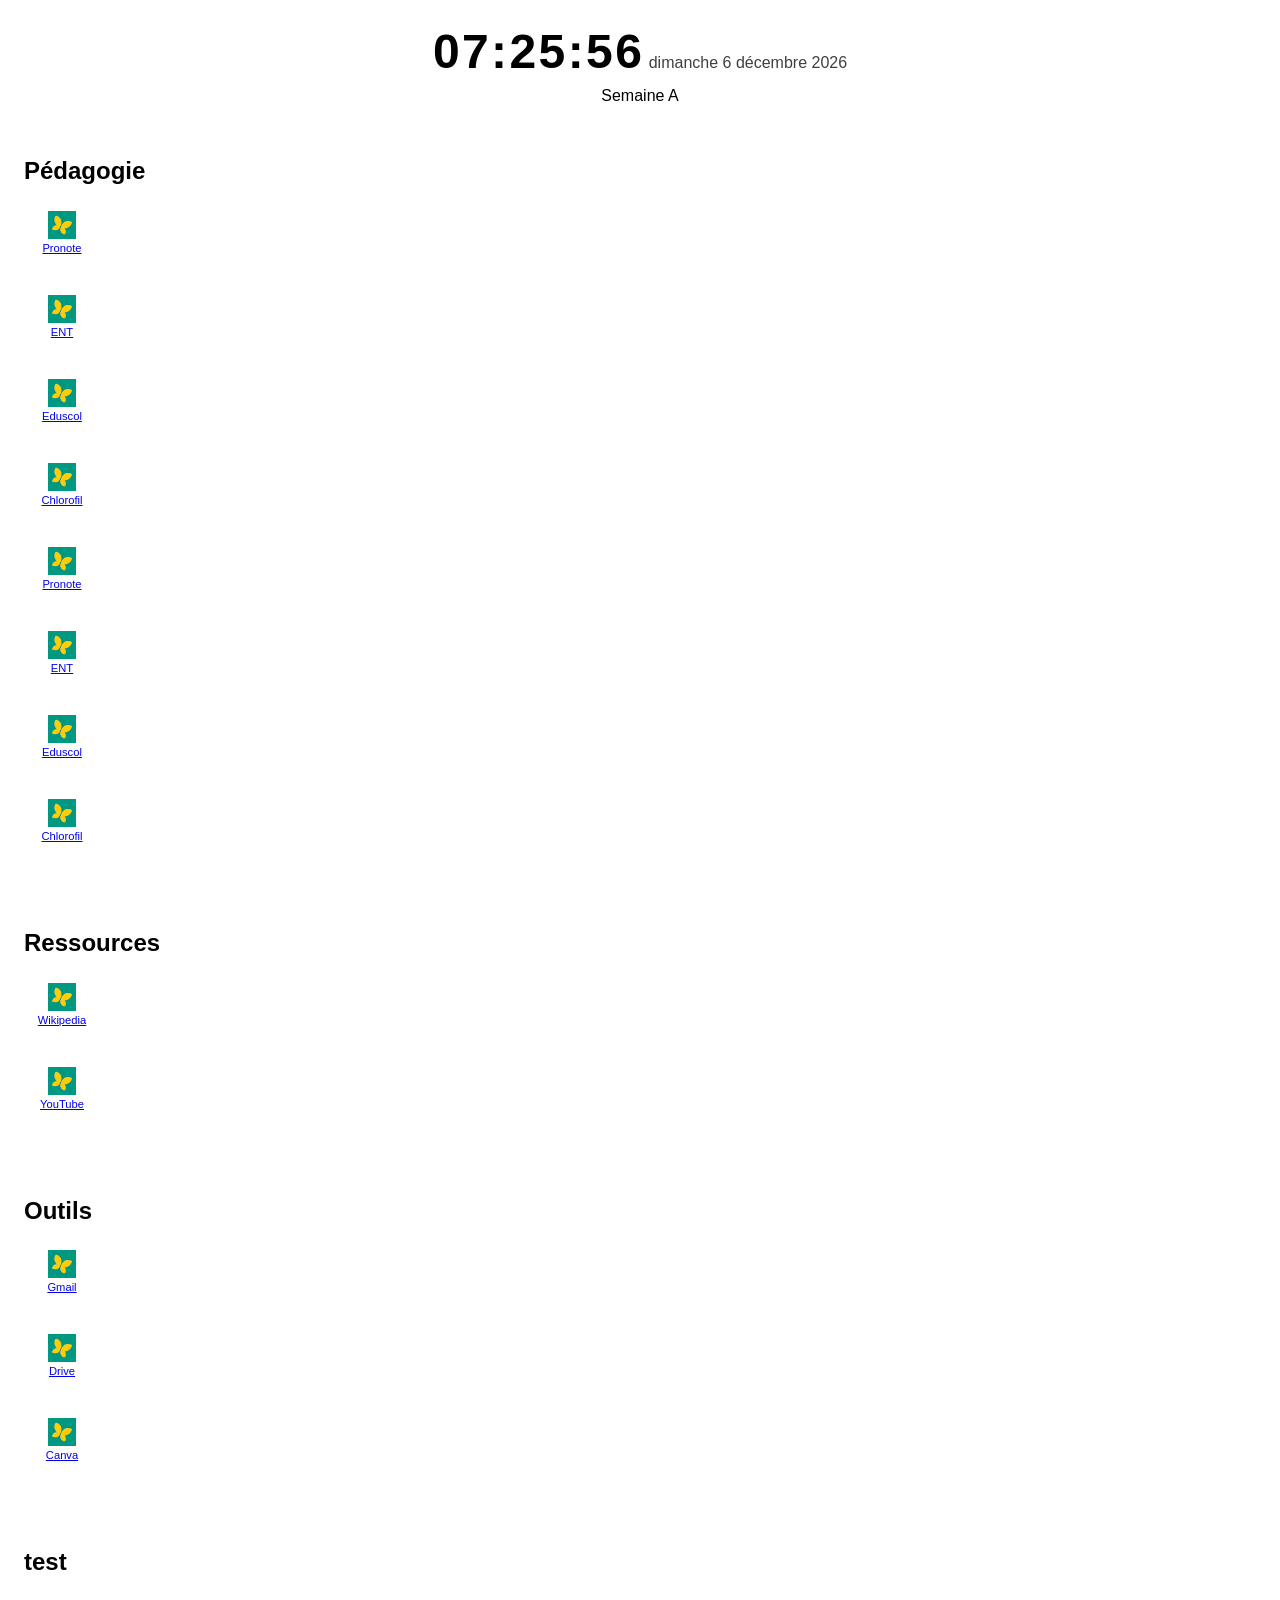
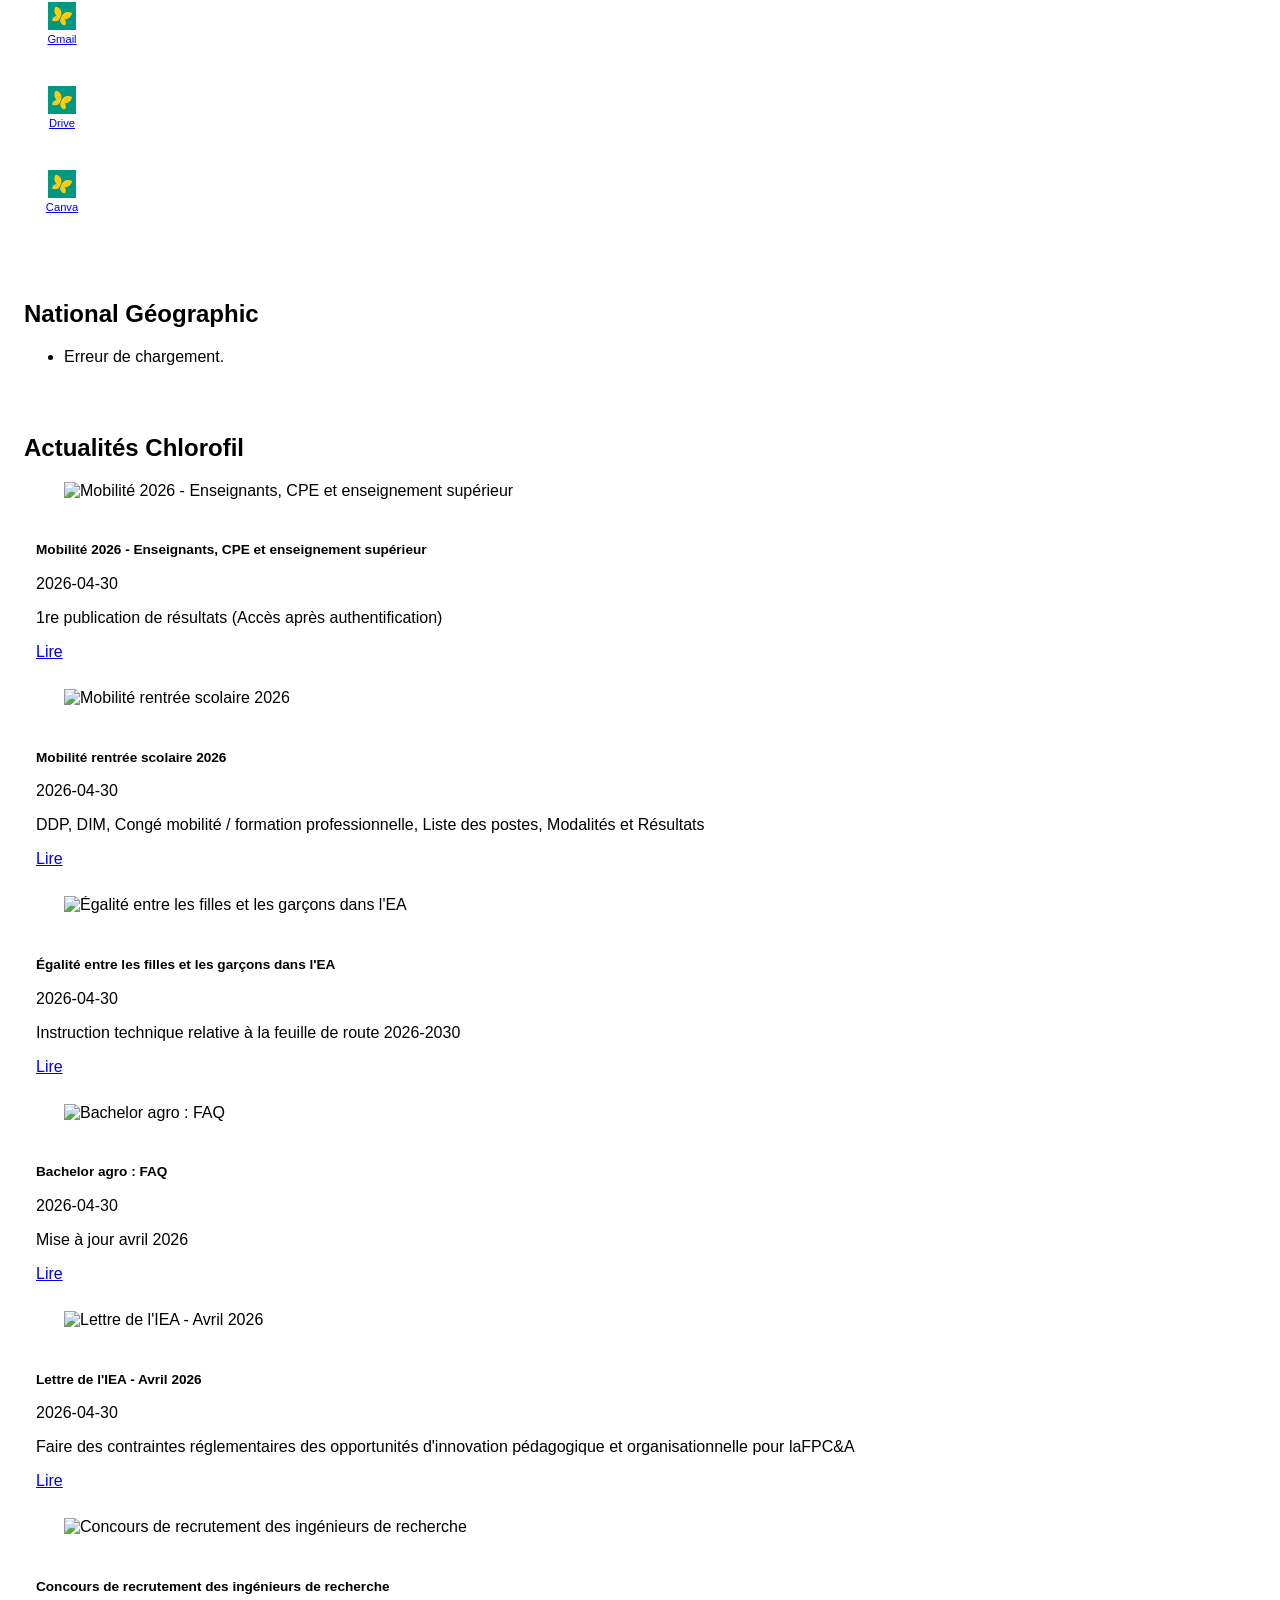
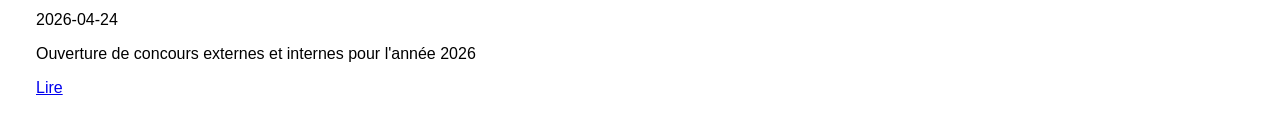
==== index.html @ 3a0d868e "Update" ====
<!DOCTYPE html>
<html lang="fr" data-theme="light">
<head>
  <meta charset="UTF-8">
  <meta name="viewport" content="width=device-width, initial-scale=1.0">
  <title>Dashboard</title>
  <link href="https://cdn.jsdelivr.net/npm/daisyui@4/dist/full.min.css" rel="stylesheet">
  <script src="https://cdn.tailwindcss.com"></script>
  <link rel="stylesheet" href="style.css">
</head>
<body class="min-h-screen bg-base-200 p-4">

  <div class="grid gap-4" id="grid-principal">

    <!-- Date/Heure : injecté dynamiquement avec les zones -->
    <div class="card bg-base-100 shadow-md" id="bloc-datetime">
      <div class="card-body items-center text-center p-4">
        <span class="text-5xl font-bold tabular-nums" id="heure"></span>
        <span class="text-base mt-1" id="date"></span>
        <div class="badge badge-primary text-base px-4 py-3 mt-2" id="semaine"></div>
      </div>
    </div>

    <!-- Les blocs de zones sont injectés ici par JS -->

    <!-- Chlorofil : pleine largeur, toujours en dernier -->
    <div class="card bg-base-100 shadow-md" id="bloc-chlorofil">
      <div class="card-body p-4">
        <h2 class="card-title text-base mb-2">Actualités Chlorofil</h2>
        <div class="grid grid-cols-2 md:grid-cols-3 gap-3" id="chlorofil"></div>
      </div>
    </div>

  </div>

  <!-- Flux RSS : injectés dynamiquement par JS -->
    <div id="blocs-rss"></div>


  <script src="script.js"></script>
</body>
</html>
---- style.css ----
/* ─── GÉNÉRAL ─────────────────────────────────────────────── */

body {
  font-family: 'Segoe UI', sans-serif;
}

/* ─── FAVORIS ─────────────────────────────────────────────── */

.favori-btn {
  display: flex;
  flex-direction: column;
  align-items: center;
  gap: 3px;
  font-size: 0.7rem;
  width: 68px;
  padding: 6px 4px;
  text-align: center;
  white-space: normal;
  line-height: 1.2;
  overflow: hidden;
  word-break: break-word;
  height: 72px;
  justify-content: flex-start;
  border-radius: 12px;
  background: transparent;
  border: none;
  cursor: pointer;
  transition: background 0.2s;
}

.favori-btn:hover {
  background: oklch(var(--b2));
}

.favori-btn span {
  display: -webkit-box;
  -webkit-line-clamp: 2;
  -webkit-box-orient: vertical;
  overflow: hidden;
  width: 100%;
}

.favori-btn img {
  width: 28px;
  height: 28px;
  object-fit: contain;
  flex-shrink: 0;
}

/* ─── DATE / HEURE ────────────────────────────────────────── */

#bloc-datetime {
  text-align: center;
}

#heure {
  font-size: 3rem;
  font-weight: bold;
  font-variant-numeric: tabular-nums;
  letter-spacing: 0.05em;
}

#date {
  font-size: 1rem;
  opacity: 0.75;
}

#semaine {
  margin-top: 0.5rem;
}

/* ─── CHLOROFIL ───────────────────────────────────────────── */

#chlorofil .card figure img {
  width: 100%;
  height: 8rem;
  object-fit: cover;
}

#chlorofil .card .card-body {
  padding: 0.75rem;
}

#chlorofil .card h3 {
  font-size: 0.85rem;
  font-weight: 600;
  line-height: 1.3;
  display: -webkit-box;
  -webkit-line-clamp: 2;
  -webkit-box-orient: vertical;
  overflow: hidden;
}

#chlorofil .card p.description {
  font-size: 0.75rem;
  line-height: 1.4;
  display: -webkit-box;
  -webkit-line-clamp: 3;
  -webkit-box-orient: vertical;
  overflow: hidden;
  opacity: 0.75;
}

#chlorofil .card p.date-article {
  font-size: 0.7rem;
  opacity: 0.55;
  margin-bottom: 0.25rem;
}

/* ─── FLUX RSS ────────────────────────────────────────────── */

#blocs-rss .card .card-body {
  padding: 1rem;
}

#blocs-rss ul li {
  font-size: 0.78rem;
  border-bottom: 1px solid oklch(var(--b2));
  padding-bottom: 0.35rem;
}

#blocs-rss ul li:last-child {
  border-bottom: none;
}

#blocs-rss ul li a {
  font-weight: 500;
  display: -webkit-box;
  -webkit-line-clamp: 2;
  -webkit-box-orient: vertical;
  overflow: hidden;
  line-height: 1.3;
}

#blocs-rss ul li span {
  font-size: 0.68rem;
  opacity: 0.55;
  margin-top: 2px;
  display: block;
}

/* ─── CARDS GÉNÉRALES ─────────────────────────────────────── */

.card {
  border-radius: 1rem;
}

.card-body {
  padding: 1rem;
}

/* ─── SCROLLBAR DISCRÈTE ──────────────────────────────────── */

::-webkit-scrollbar {
  width: 6px;
  height: 6px;
}

::-webkit-scrollbar-track {
  background: transparent;
}

::-webkit-scrollbar-thumb {
  background: oklch(var(--b3));
  border-radius: 99px;
}

::-webkit-scrollbar-thumb:hover {
  background: oklch(var(--bc) / 0.3);
}
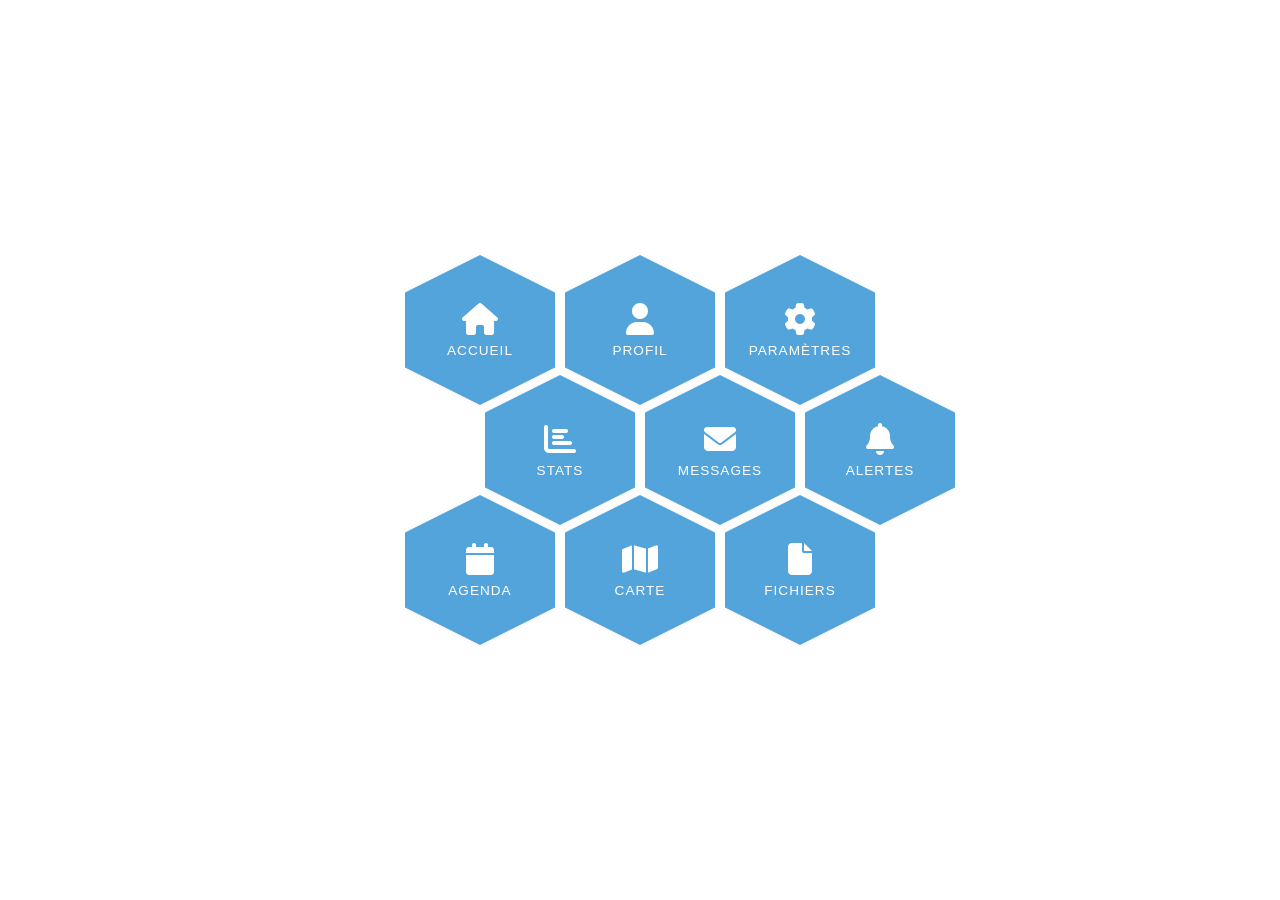
==== commit e50d9fdd: "update" ====
--- a/index.html
+++ b/index.html
@@ -1,42 +1,89 @@
 <!DOCTYPE html>
-<html lang="fr" data-theme="light">
+<html lang="fr">
 <head>
-  <meta charset="UTF-8">
-  <meta name="viewport" content="width=device-width, initial-scale=1.0">
-  <title>Dashboard</title>
-  <link href="https://cdn.jsdelivr.net/npm/daisyui@4/dist/full.min.css" rel="stylesheet">
-  <script src="https://cdn.tailwindcss.com"></script>
-  <link rel="stylesheet" href="style.css">
+    <meta charset="UTF-8">
+    <meta name="viewport" content="width=device-width, initial-scale=1.0">
+    <title>Mon Dashboard</title>
+    
+    <!-- Font Awesome -->
+    <link rel="stylesheet" 
+          href="https://cdnjs.cloudflare.com/ajax/libs/font-awesome/6.5.0/css/all.min.css">
+    
+    <!-- Notre CSS -->
+    <link rel="stylesheet" href="style.css">
 </head>
-<body class="min-h-screen bg-base-200 p-4">
+<body>
+    <div class="hex-grid">
 
-  <div class="grid gap-4" id="grid-principal">
+        <!-- Rangée 1 -->
+        <div class="hex-row">
+            <div class="hex">
+                <div class="hex-inner">
+                    <i class="fas fa-home"></i>
+                    <span>Accueil</span>
+                </div>
+            </div>
+            <div class="hex">
+                <div class="hex-inner">
+                    <i class="fas fa-user"></i>
+                    <span>Profil</span>
+                </div>
+            </div>
+            <div class="hex">
+                <div class="hex-inner">
+                    <i class="fas fa-cog"></i>
+                    <span>Paramètres</span>
+                </div>
+            </div>
+        </div>
 
-    <!-- Date/Heure : injecté dynamiquement avec les zones -->
-    <div class="card bg-base-100 shadow-md" id="bloc-datetime">
-      <div class="card-body items-center text-center p-4">
-        <span class="text-5xl font-bold tabular-nums" id="heure"></span>
-        <span class="text-base mt-1" id="date"></span>
-        <div class="badge badge-primary text-base px-4 py-3 mt-2" id="semaine"></div>
-      </div>
+        <!-- Rangée 2 — décalée -->
+        <div class="hex-row hex-row--offset">
+            <div class="hex">
+                <div class="hex-inner">
+                    <i class="fas fa-chart-bar"></i>
+                    <span>Stats</span>
+                </div>
+            </div>
+            <div class="hex">
+                <div class="hex-inner">
+                    <i class="fas fa-envelope"></i>
+                    <span>Messages</span>
+                </div>
+            </div>
+            <div class="hex">
+                <div class="hex-inner">
+                    <i class="fas fa-bell"></i>
+                    <span>Alertes</span>
+                </div>
+            </div>
+        </div>
+
+        <!-- Rangée 3 -->
+        <div class="hex-row">
+            <div class="hex">
+                <div class="hex-inner">
+                    <i class="fas fa-calendar"></i>
+                    <span>Agenda</span>
+                </div>
+            </div>
+            <div class="hex">
+                <div class="hex-inner">
+                    <i class="fas fa-map"></i>
+                    <span>Carte</span>
+                </div>
+            </div>
+            <div class="hex">
+                <div class="hex-inner">
+                    <i class="fas fa-file"></i>
+                    <span>Fichiers</span>
+                </div>
+            </div>
+        </div>
+
     </div>
 
-    <!-- Les blocs de zones sont injectés ici par JS -->
+    <script src="script.js"></script>
+</body>
 
-    <!-- Chlorofil : pleine largeur, toujours en dernier -->
-    <div class="card bg-base-100 shadow-md" id="bloc-chlorofil">
-      <div class="card-body p-4">
-        <h2 class="card-title text-base mb-2">Actualités Chlorofil</h2>
-        <div class="grid grid-cols-2 md:grid-cols-3 gap-3" id="chlorofil"></div>
-      </div>
-    </div>
-
-  </div>
-
-  <!-- Flux RSS : injectés dynamiquement par JS -->
-    <div id="blocs-rss"></div>
-
-
-  <script src="script.js"></script>
-</body>
 </html>
--- a/style.css
+++ b/style.css
@@ -1,170 +1,101 @@
-/* ─── GÉNÉRAL ─────────────────────────────────────────────── */
+/* ===== PALETTE DE COULEURS ===== */
+:root {
+    --bleu:    #53a4db;
+    --vert:    #7fbc48;
+    --violet:  #a6539b;
+    --orange:  #f3912b;
+    --gris:    #b7b7b7;
+    --rouge:   #e62d32;
+    --rose:    #e7708c;
+    --jaune:   #f4d32e;
+    --marron:  #a5706c;
+    --noir:    #494949;
+    --blanc:   #ffffff;
+
+}
+
+/* ===== RESET & BASE ===== */
+* {
+    margin: 0;
+    padding: 0;
+    box-sizing: border-box;
+}
 
 body {
-  font-family: 'Segoe UI', sans-serif;
+    background-color: var(--blanc);
+    display: flex;
+    justify-content: center;
+    align-items: center;
+    min-height: 100vh;
+    font-family: Arial, sans-serif;
 }
 
-/* ─── FAVORIS ─────────────────────────────────────────────── */
-
-.favori-btn {
-  display: flex;
-  flex-direction: column;
-  align-items: center;
-  gap: 3px;
-  font-size: 0.7rem;
-  width: 68px;
-  padding: 6px 4px;
-  text-align: center;
-  white-space: normal;
-  line-height: 1.2;
-  overflow: hidden;
-  word-break: break-word;
-  height: 72px;
-  justify-content: flex-start;
-  border-radius: 12px;
-  background: transparent;
-  border: none;
-  cursor: pointer;
-  transition: background 0.2s;
+/* ===== GRILLE ===== */
+.hex-grid {
+    display: flex;
+    flex-direction: column;  /* Les rangées s'empilent verticalement */
+    align-items: center;
+    gap: 0;                  /* On gère l'espacement manuellement */
 }
 
-.favori-btn:hover {
-  background: oklch(var(--b2));
+/* ===== RANGÉE ===== */
+.hex-row {
+    display: flex;
+    flex-direction: row;     /* Les hexagones s'alignent horizontalement */
+    gap: 10px;                /* Espace horizontal entre hexagones */
 }
 
-.favori-btn span {
-  display: -webkit-box;
-  -webkit-line-clamp: 2;
-  -webkit-box-orient: vertical;
-  overflow: hidden;
-  width: 100%;
+/* ===== RANGÉE DÉCALÉE ===== */
+.hex-row--offset {
+    margin-left: 160px;       /* La moitié d'un hexagone (150px / 2 + gap) */
+    margin-top: -30px;       /* Remonte pour coller les rangées */
 }
 
-.favori-btn img {
-  width: 28px;
-  height: 28px;
-  object-fit: contain;
-  flex-shrink: 0;
+/* ===== CORRECTION RANGÉE NORMALE ===== */
+.hex-row + .hex-row:not(.hex-row--offset) {
+    margin-top: -30px;       /* La rangée 3 remonte aussi */
 }
 
-/* ─── DATE / HEURE ────────────────────────────────────────── */
-
-#bloc-datetime {
-  text-align: center;
+/* ===== HEXAGONE ===== */
+.hex {
+    width: 150px;
+    height: 150px;
+    background-color: var(--bleu);
+    clip-path: polygon(
+        50% 0%,
+        100% 25%,
+        100% 75%,
+        50% 100%,
+        0% 75%,
+        0% 25%
+    );
+    display: flex;
+    justify-content: center;
+    align-items: center;
+    cursor: pointer;
+    transition: background-color 0.3s ease;
 }
 
-#heure {
-  font-size: 3rem;
-  font-weight: bold;
-  font-variant-numeric: tabular-nums;
-  letter-spacing: 0.05em;
+.hex:hover {
+    background-color: var(--noir);
 }
 
-#date {
-  font-size: 1rem;
-  opacity: 0.75;
+/* ===== CONTENU INTÉRIEUR ===== */
+.hex-inner {
+    display: flex;
+    flex-direction: column;
+    align-items: center;
+    gap: 8px;
+    color: var(--blanc);
 }
 
-#semaine {
-  margin-top: 0.5rem;
+.hex-inner i {
+    font-size: 2rem;
+    color: var(--blanc);
 }
 
-/* ─── CHLOROFIL ───────────────────────────────────────────── */
-
-#chlorofil .card figure img {
-  width: 100%;
-  height: 8rem;
-  object-fit: cover;
+.hex-inner span {
+    font-size: 0.85rem;
+    text-transform: uppercase;
+    letter-spacing: 1px;
 }
-
-#chlorofil .card .card-body {
-  padding: 0.75rem;
-}
-
-#chlorofil .card h3 {
-  font-size: 0.85rem;
-  font-weight: 600;
-  line-height: 1.3;
-  display: -webkit-box;
-  -webkit-line-clamp: 2;
-  -webkit-box-orient: vertical;
-  overflow: hidden;
-}
-
-#chlorofil .card p.description {
-  font-size: 0.75rem;
-  line-height: 1.4;
-  display: -webkit-box;
-  -webkit-line-clamp: 3;
-  -webkit-box-orient: vertical;
-  overflow: hidden;
-  opacity: 0.75;
-}
-
-#chlorofil .card p.date-article {
-  font-size: 0.7rem;
-  opacity: 0.55;
-  margin-bottom: 0.25rem;
-}
-
-/* ─── FLUX RSS ────────────────────────────────────────────── */
-
-#blocs-rss .card .card-body {
-  padding: 1rem;
-}
-
-#blocs-rss ul li {
-  font-size: 0.78rem;
-  border-bottom: 1px solid oklch(var(--b2));
-  padding-bottom: 0.35rem;
-}
-
-#blocs-rss ul li:last-child {
-  border-bottom: none;
-}
-
-#blocs-rss ul li a {
-  font-weight: 500;
-  display: -webkit-box;
-  -webkit-line-clamp: 2;
-  -webkit-box-orient: vertical;
-  overflow: hidden;
-  line-height: 1.3;
-}
-
-#blocs-rss ul li span {
-  font-size: 0.68rem;
-  opacity: 0.55;
-  margin-top: 2px;
-  display: block;
-}
-
-/* ─── CARDS GÉNÉRALES ─────────────────────────────────────── */
-
-.card {
-  border-radius: 1rem;
-}
-
-.card-body {
-  padding: 1rem;
-}
-
-/* ─── SCROLLBAR DISCRÈTE ──────────────────────────────────── */
-
-::-webkit-scrollbar {
-  width: 6px;
-  height: 6px;
-}
-
-::-webkit-scrollbar-track {
-  background: transparent;
-}
-
-::-webkit-scrollbar-thumb {
-  background: oklch(var(--b3));
-  border-radius: 99px;
-}
-
-::-webkit-scrollbar-thumb:hover {
-  background: oklch(var(--bc) / 0.3);
-}
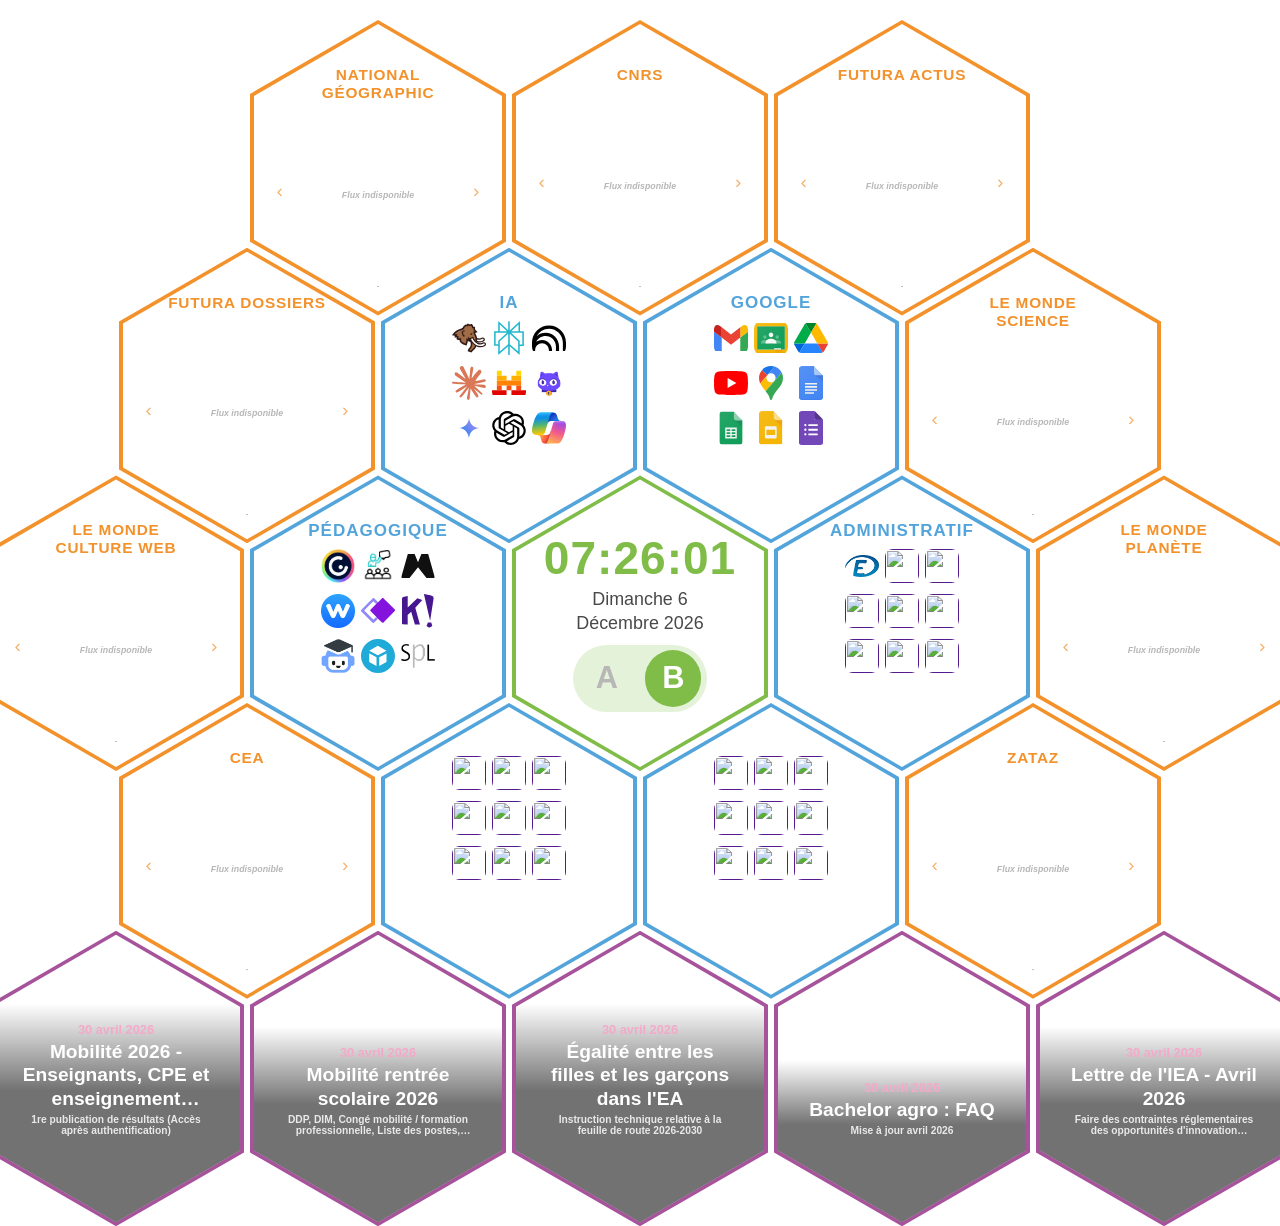
==== commit ee28e736: "update" ====
--- a/index.html
+++ b/index.html
@@ -3,87 +3,873 @@
 <head>
     <meta charset="UTF-8">
     <meta name="viewport" content="width=device-width, initial-scale=1.0">
-    <title>Mon Dashboard</title>
-    
-    <!-- Font Awesome -->
-    <link rel="stylesheet" 
-          href="https://cdnjs.cloudflare.com/ajax/libs/font-awesome/6.5.0/css/all.min.css">
-    
-    <!-- Notre CSS -->
-    <link rel="stylesheet" href="style.css">
+    <title>Dashboard</title>
+    <style>
+        :root {
+            --s: min(20vw, 340px);
+            --epaisseur-contour: 4px;
+            /* Palette */
+            --bleu: #53a4db;
+            --vert: #7fbc48;
+            --violet: #a6539b;
+            --orange: #f3912b;
+            --gris: #b7b7b7;
+            --rouge: #e62d32;
+            --rose: #ee7bab;
+            --jaune: #f4d32e;
+            --marron: #a5706c;
+            --noir: #494949;
+            --fond: #ffffff;
+        }
+
+        * { margin: 0; padding: 0; box-sizing: border-box; }
+
+        body {
+            background: #ffffff;
+            display: flex;
+            justify-content: center;
+            align-items: center;
+            min-height: 100vh;
+            font-family: Arial, sans-serif;
+            padding: 20px;
+        }
+
+        .grille {
+            display: grid;
+            --hex-w: var(--s);
+            --hex-h: calc(var(--s) * 1.1547);
+            --gap: 6px;
+            grid-template-columns: repeat(5, var(--hex-w));
+            grid-template-rows: repeat(5, calc(var(--hex-h) * 0.75));
+            gap: var(--gap);
+            column-gap: var(--gap);
+        }
+
+        /* ===== HEXAGONE BASE ===== */
+        .hex {
+            width: var(--hex-w);
+            height: var(--hex-h);
+            display: flex;
+            flex-direction: column;
+            justify-content: center;
+            align-items: center;
+            cursor: pointer;
+            transition: transform 0.2s, filter 0.2s;
+            font-size: calc(var(--s) * 0.08);
+            font-weight: bold;
+            text-align: center;
+            padding: 20%;
+            position: relative; /* nécessaire pour le pseudo-élément contour */
+        }
+
+        /*
+         * Technique contour hexagonal :
+         * ::before = hexagone coloré (contour), légèrement plus grand
+         * ::after  = hexagone blanc (fond intérieur), taille normale
+         * Le contenu est au-dessus via z-index
+         */
+
+        /* Calque contour (couleur) */
+        .hex::before {
+            content: '';
+            position: absolute;
+            inset: 0;
+            clip-path: polygon(50% 0%, 100% 25%, 100% 75%, 50% 100%, 0% 75%, 0% 25%);
+            z-index: 0;
+            /* La couleur est définie par classe ci-dessous */
+        }
+
+        /* Calque fond blanc intérieur (légèrement réduit pour laisser apparaître le contour) */
+        .hex::after {
+            content: '';
+            position: absolute;
+            inset: var(--epaisseur-contour);
+            clip-path: polygon(50% 0%, 100% 25%, 100% 75%, 50% 100%, 0% 75%, 0% 25%);
+            background: var(--fond);
+            z-index: 1;
+        }
+
+        /* Tout le contenu passe devant les pseudo-éléments */
+        .hex > * {
+            position: relative;
+            z-index: 2;
+        }
+
+        .hex:hover {
+            transform: scale(1.05);
+            filter: brightness(1.1);
+        }
+
+        /* ===== COULEURS DE CONTOUR PAR TYPE ===== */
+        .rss::before       { background: var(--orange); }
+        .favoris::before   { background: var(--bleu);   }
+        .horloge::before   { background: var(--vert);   }
+        .chlorofil::before { background: var(--violet); }
+
+        /* ===== COULEUR DU TEXTE PAR TYPE (remplace color: white) ===== */
+        .rss       { color: var(--noir); }
+        .favoris   { color: var(--noir); }
+        .horloge   { color: var(--noir); }
+        .chlorofil { color: var(--noir); }
+
+        /* ===== HORLOGE ===== */
+        .horloge-heure {
+            font-size: calc(var(--s) * 0.18);
+            font-weight: bold;
+            line-height: 1;
+            letter-spacing: 1px;
+            color: var(--vert);
+        }
+
+        .horloge-date {
+            font-size: calc(var(--s) * 0.07);
+            font-weight: normal;
+            margin-top: calc(var(--s) * 0.03);
+            line-height: 1.3;
+            text-transform: capitalize;
+            color: var(--noir);
+        }
+
+        /* ===== TOGGLE SEMAINE A/B ===== */
+        .toggle-semaine {
+            display: flex;
+            gap: calc(var(--s) * 0.04);
+            margin-top: calc(var(--s) * 0.04);
+            background: rgba(127, 188, 72, 0.2);
+            border-radius: 999px;
+            padding: calc(var(--s) * 0.02);
+        }
+
+        .toggle-lettre {
+            font-size: calc(var(--s) * 0.12);
+            font-weight: bold;
+            width:  calc(var(--s) * 0.22);
+            height: calc(var(--s) * 0.22);
+            border-radius: 50%;
+            display: flex;
+            align-items: center;
+            justify-content: center;
+            color: var(--gris);
+            background: transparent;
+            transition: background 0.4s, color 0.4s;
+        }
+
+        .toggle-lettre.actif {
+            background: var(--vert);
+            color: white;
+        }
+
+        /* ===== PLACEMENT ===== */
+        .r1h1 { grid-column: 2; grid-row: 1; }
+        .r1h2 { grid-column: 3; grid-row: 1; }
+        .r1h3 { grid-column: 4; grid-row: 1; }
+
+        .r2h1 { grid-column: 1; grid-row: 2; margin-left: calc(var(--hex-w) * 0.5 + var(--gap) * 0.5); }
+        .r2h2 { grid-column: 2; grid-row: 2; margin-left: calc(var(--hex-w) * 0.5 + var(--gap) * 0.5); }
+        .r2h3 { grid-column: 3; grid-row: 2; margin-left: calc(var(--hex-w) * 0.5 + var(--gap) * 0.5); }
+        .r2h4 { grid-column: 4; grid-row: 2; margin-left: calc(var(--hex-w) * 0.5 + var(--gap) * 0.5); }
+
+        .r3h1 { grid-column: 1; grid-row: 3; }
+        .r3h2 { grid-column: 2; grid-row: 3; }
+        .r3h3 { grid-column: 3; grid-row: 3; }
+        .r3h4 { grid-column: 4; grid-row: 3; }
+        .r3h5 { grid-column: 5; grid-row: 3; }
+
+        .r4h1 { grid-column: 1; grid-row: 4; margin-left: calc(var(--hex-w) * 0.5 + var(--gap) * 0.5); }
+        .r4h2 { grid-column: 2; grid-row: 4; margin-left: calc(var(--hex-w) * 0.5 + var(--gap) * 0.5); }
+        .r4h3 { grid-column: 3; grid-row: 4; margin-left: calc(var(--hex-w) * 0.5 + var(--gap) * 0.5); }
+        .r4h4 { grid-column: 4; grid-row: 4; margin-left: calc(var(--hex-w) * 0.5 + var(--gap) * 0.5); }
+
+        .r5h1 { grid-column: 1; grid-row: 5; }
+        .r5h2 { grid-column: 2; grid-row: 5; }
+        .r5h3 { grid-column: 3; grid-row: 5; }
+        .r5h4 { grid-column: 4; grid-row: 5; }
+        .r5h5 { grid-column: 5; grid-row: 5; }
+
+        @media (max-width: 1200px) { :root { --s: 140px; } }
+        @media (max-width: 900px)  { :root { --s: 110px; } }
+        @media (max-width: 600px)  { :root { --s: 80px;  } }
+
+        /* ===== FAVORIS ===== */
+        .hex.favoris {
+            display: flex;
+            flex-direction: column;
+            align-items: center;
+            justify-content: flex-start;
+            padding-top: 15%;
+            gap: 4px;
+        }
+
+        .fav-nom-groupe {
+            font-size: 0.7rem;
+            font-weight: bold;
+            text-transform: uppercase;
+            letter-spacing: 1px;
+            color: var(--bleu);
+            text-align: center;
+            margin-top: 7px;
+            margin-bottom: 4px;
+        }
+
+        .fav-grille {
+            display: grid;
+            gap: 6px;
+            justify-items: center;
+            align-items: center;
+            padding: 0 10px;
+        }
+
+        .fav-grille a img {
+            border-radius: 8px;
+            transition: transform 0.2s;
+            object-fit: contain;
+        }
+
+        .fav-grille a:hover img {
+            transform: scale(1.15);
+        }
+
+/* ===== CONTENU CHLOROFIL ===== */
+
+/*
+ * Pour Chlorofil : on ne peut pas cliper les enfants via ::after.
+ * On utilise un wrapper interne .chlorofil-inner qui reçoit
+ * le clip-path ET l'image de fond, laissant ::before visible
+ * comme contour par-dessus.
+ */
+.hex.chlorofil {
+    padding: 0;
+    overflow: visible;
+    position: relative;
+}
+
+/* On supprime l'image de fond sur ::after pour Chlorofil */
+.hex.chlorofil::after {
+    background-image: none !important;
+}
+
+/* Wrapper interne : contient image + overlay, clipé à la forme hexa */
+.hex.chlorofil > .chlorofil-inner {
+    position: absolute;
+    /* Couvre exactement le ::after (fond blanc intérieur) */
+    top: var(--epaisseur-contour);
+    left: var(--epaisseur-contour);
+    right: var(--epaisseur-contour);
+    bottom: var(--epaisseur-contour);
+    width: calc(100% - calc(var(--epaisseur-contour) * 2));
+    height: calc(100% - calc(var(--epaisseur-contour) * 2));
+    clip-path: polygon(50% 0%, 100% 25%, 100% 75%, 50% 100%, 0% 75%, 0% 25%);
+    z-index: 2;
+    overflow: hidden;
+    background-size: cover;
+    background-position: center;
+    opacity: 65%;
+}
+
+.chlorofil-link {
+    display: flex;
+    width: 100%;
+    height: 100%;
+    text-decoration: none;
+    position: relative;
+    z-index: 2;
+}
+
+/* L'overlay est ENFANT du .chlorofil-inner, donc il se positionne par rapport à lui */
+.chlorofil-inner .chlorofil-overlay {
+    position: absolute;
+    bottom: 0;
+    left: 0;
+    right: 0;
+    /* Padding important pour repousser le texte hors de la pointe basse étroite */
+    padding: 8% 12% 35% 12%;
+    background: linear-gradient(to top, rgba(0,0,0,0.85) 60%, rgba(0,0,0,0) 100%);
+    box-sizing: border-box;
+    display: flex;
+    flex-direction: column;
+    justify-content: flex-end;
+}
+
+.chlorofil-date {
+    font-size: clamp(0.1rem, 1vw, 2rem);
+    color: var(--rose);
+    margin: 0 0 3px 0;
+}
+
+.chlorofil-titre {
+    font-size: clamp(0.2rem, 1.5vw, 2rem);
+    font-weight: bold;
+    color: white;
+    margin: 0 0 4px 0;
+    line-height: 1.2;
+    display: -webkit-box;
+    -webkit-line-clamp: 3;
+    -webkit-box-orient: vertical;
+    overflow: hidden;
+}
+
+.chlorofil-desc {
+    font-size: clamp(0.1rem, 0.8vw, 1.5rem);
+    color: #ddd;
+    margin: 0;
+    display: -webkit-box;
+    -webkit-line-clamp: 2;
+    -webkit-box-orient: vertical;
+    overflow: hidden;
+}
+
+/* Neutralise la règle générique .hex > * qui force position: relative */
+.hex > *:not(.chlorofil-inner) {
+    position: relative;
+    z-index: 2;
+}
+
+        /* ===== RSS ===== */
+        .hex.rss {
+            display: flex;
+            flex-direction: column;
+            align-items: center;
+            justify-content: flex-start;
+            padding: 18% 10% 10% 10%;
+            gap: 4px;
+        }
+
+        /*
+         * Pour RSS avec image de fond : même technique que Chlorofil,
+         * on passe l'image via une variable CSS custom --bg-image.
+         */
+        .hex.rss::after {
+            background-image: var(--bg-image, none);
+            background-size: cover;
+            background-position: center;
+        }
+
+        /* Overlay sombre sur les images RSS pour lisibilité */
+        .hex.rss.has-image::after {
+            background-color: transparent;
+        }
+
+        /* Pseudo-élément overlay sombre quand image présente */
+        .hex.rss .rss-image-overlay {
+            position: absolute;
+            inset: var(--epaisseur-contour);
+            clip-path: polygon(50% 0%, 100% 25%, 100% 75%, 50% 100%, 0% 75%, 0% 25%);
+            background: rgba(0, 0, 0, 0.45);
+            z-index: 2; /* au-dessus du ::after mais en-dessous du contenu */
+            pointer-events: none;
+            display: none; /* masqué par défaut, activé via JS quand image présente */
+        }
+
+        .hex.rss.has-image .rss-image-overlay {
+            display: block;
+        }
+
+        /* Texte RSS adapté selon présence ou non d'image */
+        .hex.rss .rss-nom,
+        .hex.rss .rss-article a,
+        .hex.rss .rss-compteur {
+            transition: color 0.3s;
+        }
+
+        .hex.rss.has-image .rss-nom {
+            color: #ffffff;
+            text-shadow: 1px 1px 3px rgba(0,0,0,0.8);
+        }
+
+        .hex.rss.has-image .rss-article a {
+            color: #ffffff;
+            text-shadow: 1px 1px 3px rgba(0,0,0,0.8);
+        }
+
+        .hex.rss.has-image .rss-compteur {
+            color: rgba(255,255,255,0.6);
+        }
+
+        .rss-nom {
+            font-size: calc(var(--s) * 0.06);
+            font-weight: bold;
+            color: var(--orange);
+            text-align: center;
+            text-transform: uppercase;
+            letter-spacing: 0.05em;
+            width: 80%;
+            white-space: normal;
+            overflow: hidden;
+            display: -webkit-box;
+            -webkit-line-clamp: 2;
+            -webkit-box-orient: vertical;
+            word-break: break-word;
+        }
+
+        .rss-carrousel {
+            display: flex;
+            align-items: center;
+            gap: 2px;
+            width: 100%;
+            flex: 1;
+            min-height: 0;
+        }
+
+        .rss-prev, .rss-next {
+            background: none;
+            border: none;
+            color: var(--orange);
+            font-size: clamp(0.8rem, 1.5vw, 1.3rem);
+            cursor: pointer;
+            padding: 0 1px;
+            flex-shrink: 0;
+            opacity: 0.7;
+            transition: opacity 0.2s;
+            line-height: 1;
+        }
+
+        .rss-prev:hover, .rss-next:hover {
+            opacity: 1;
+        }
+
+        .hex.rss.has-image .rss-prev,
+        .hex.rss.has-image .rss-next {
+            color: #ffffff;
+        }
+
+        .rss-articles {
+            flex: 1;
+            overflow: hidden;
+            display: flex;
+            align-items: center;
+            justify-content: center;
+            min-height: 0;
+        }
+
+        .rss-article {
+            display: none;
+            text-align: center;
+            width: 100%;
+        }
+
+        .rss-article.active {
+            display: block;
+        }
+
+        .rss-article a {
+            color: var(--noir);
+            font-size: calc(var(--s) * 0.07);
+            font-weight: bold;
+            text-decoration: none;
+            line-height: 1.4;
+            display: -webkit-box;
+            -webkit-line-clamp: 4;
+            -webkit-box-orient: vertical;
+            overflow: hidden;
+            text-align: center;
+        }
+
+        .rss-article a:hover {
+            color: var(--orange);
+            text-decoration: underline;
+        }
+
+        .rss-compteur {
+            font-size: clamp(0.25rem, 0.6vw, 0.5rem);
+            color: var(--gris);
+            text-align: center;
+            flex-shrink: 0;
+            margin-top: 2px;
+        }
+
+        .rss-erreur {
+            font-size: clamp(0.3rem, 0.7vw, 0.55rem);
+            color: var(--gris);
+            text-align: center;
+            font-style: italic;
+        }
+    </style>
 </head>
 <body>
-    <div class="hex-grid">
-
-        <!-- Rangée 1 -->
-        <div class="hex-row">
-            <div class="hex">
-                <div class="hex-inner">
-                    <i class="fas fa-home"></i>
-                    <span>Accueil</span>
-                </div>
-            </div>
-            <div class="hex">
-                <div class="hex-inner">
-                    <i class="fas fa-user"></i>
-                    <span>Profil</span>
-                </div>
-            </div>
-            <div class="hex">
-                <div class="hex-inner">
-                    <i class="fas fa-cog"></i>
-                    <span>Paramètres</span>
-                </div>
-            </div>
-        </div>
-
-        <!-- Rangée 2 — décalée -->
-        <div class="hex-row hex-row--offset">
-            <div class="hex">
-                <div class="hex-inner">
-                    <i class="fas fa-chart-bar"></i>
-                    <span>Stats</span>
-                </div>
-            </div>
-            <div class="hex">
-                <div class="hex-inner">
-                    <i class="fas fa-envelope"></i>
-                    <span>Messages</span>
-                </div>
-            </div>
-            <div class="hex">
-                <div class="hex-inner">
-                    <i class="fas fa-bell"></i>
-                    <span>Alertes</span>
-                </div>
-            </div>
-        </div>
-
-        <!-- Rangée 3 -->
-        <div class="hex-row">
-            <div class="hex">
-                <div class="hex-inner">
-                    <i class="fas fa-calendar"></i>
-                    <span>Agenda</span>
-                </div>
-            </div>
-            <div class="hex">
-                <div class="hex-inner">
-                    <i class="fas fa-map"></i>
-                    <span>Carte</span>
-                </div>
-            </div>
-            <div class="hex">
-                <div class="hex-inner">
-                    <i class="fas fa-file"></i>
-                    <span>Fichiers</span>
-                </div>
-            </div>
-        </div>
-
-    </div>
-
-    <script src="script.js"></script>
+
+<div class="grille">
+
+    <!-- Rangée 1 -->
+    <div class="hex rss r1h1" data-flux-index="0">
+        <div class="rss-image-overlay"></div>
+        <div class="rss-nom">…</div>
+        <div class="rss-carrousel">
+            <button class="rss-prev">&#8249;</button>
+            <div class="rss-articles"><div class="rss-article active"><a href="#">Chargement…</a></div></div>
+            <button class="rss-next">&#8250;</button>
+        </div>
+        <div class="rss-compteur">-/-</div>
+    </div>
+
+    <div class="hex rss r1h2" data-flux-index="1">
+        <div class="rss-image-overlay"></div>
+        <div class="rss-nom">…</div>
+        <div class="rss-carrousel">
+            <button class="rss-prev">&#8249;</button>
+            <div class="rss-articles"><div class="rss-article active"><a href="#">Chargement…</a></div></div>
+            <button class="rss-next">&#8250;</button>
+        </div>
+        <div class="rss-compteur">-/-</div>
+    </div>
+
+    <div class="hex rss r1h3" data-flux-index="2">
+        <div class="rss-image-overlay"></div>
+        <div class="rss-nom">…</div>
+        <div class="rss-carrousel">
+            <button class="rss-prev">&#8249;</button>
+            <div class="rss-articles"><div class="rss-article active"><a href="#">Chargement…</a></div></div>
+            <button class="rss-next">&#8250;</button>
+        </div>
+        <div class="rss-compteur">-/-</div>
+    </div>
+
+    <!-- Rangée 2 -->
+    <div class="hex rss r2h1" data-flux-index="3">
+        <div class="rss-image-overlay"></div>
+        <div class="rss-nom">…</div>
+        <div class="rss-carrousel">
+            <button class="rss-prev">&#8249;</button>
+            <div class="rss-articles"><div class="rss-article active"><a href="#">Chargement…</a></div></div>
+            <button class="rss-next">&#8250;</button>
+        </div>
+        <div class="rss-compteur">-/-</div>
+    </div>
+
+    <div class="hex favoris r2h2">FAV</div>
+    <div class="hex favoris r2h3">FAV</div>
+
+    <div class="hex rss r2h4" data-flux-index="4">
+        <div class="rss-image-overlay"></div>
+        <div class="rss-nom">…</div>
+        <div class="rss-carrousel">
+            <button class="rss-prev">&#8249;</button>
+            <div class="rss-articles"><div class="rss-article active"><a href="#">Chargement…</a></div></div>
+            <button class="rss-next">&#8250;</button>
+        </div>
+        <div class="rss-compteur">-/-</div>
+    </div>
+
+    <!-- Rangée 3 -->
+    <div class="hex rss r3h1" data-flux-index="5">
+        <div class="rss-image-overlay"></div>
+        <div class="rss-nom">…</div>
+        <div class="rss-carrousel">
+            <button class="rss-prev">&#8249;</button>
+            <div class="rss-articles"><div class="rss-article active"><a href="#">Chargement…</a></div></div>
+            <button class="rss-next">&#8250;</button>
+        </div>
+        <div class="rss-compteur">-/-</div>
+    </div>
+
+    <div class="hex favoris r3h2">FAV</div>
+
+    <!-- Horloge centrale -->
+    <div class="hex horloge r3h3">
+        <div class="horloge-heure" id="heure">00:00:00</div>
+        <div class="horloge-date"  id="date">--</div>
+        <div class="toggle-semaine">
+            <div class="toggle-lettre" id="lettre-a">A</div>
+            <div class="toggle-lettre" id="lettre-b">B</div>
+        </div>
+    </div>
+
+    <div class="hex favoris r3h4">FAV</div>
+
+    <div class="hex rss r3h5" data-flux-index="6">
+        <div class="rss-image-overlay"></div>
+        <div class="rss-nom">…</div>
+        <div class="rss-carrousel">
+            <button class="rss-prev">&#8249;</button>
+            <div class="rss-articles"><div class="rss-article active"><a href="#">Chargement…</a></div></div>
+            <button class="rss-next">&#8250;</button>
+        </div>
+        <div class="rss-compteur">-/-</div>
+    </div>
+
+    <!-- Rangée 4 -->
+    <div class="hex rss r4h1" data-flux-index="7">
+        <div class="rss-image-overlay"></div>
+        <div class="rss-nom">…</div>
+        <div class="rss-carrousel">
+            <button class="rss-prev">&#8249;</button>
+            <div class="rss-articles"><div class="rss-article active"><a href="#">Chargement…</a></div></div>
+            <button class="rss-next">&#8250;</button>
+        </div>
+        <div class="rss-compteur">-/-</div>
+    </div>
+
+    <div class="hex favoris r4h2">FAV</div>
+    <div class="hex favoris r4h3">FAV</div>
+
+    <div class="hex rss r4h4" data-flux-index="8">
+        <div class="rss-image-overlay"></div>
+        <div class="rss-nom">…</div>
+        <div class="rss-carrousel">
+            <button class="rss-prev">&#8249;</button>
+            <div class="rss-articles"><div class="rss-article active"><a href="#">Chargement…</a></div></div>
+            <button class="rss-next">&#8250;</button>
+        </div>
+        <div class="rss-compteur">-/-</div>
+    </div>
+
+    <!-- Rangée 5 -->
+    <div class="hex chlorofil r5h1">📰</div>
+    <div class="hex chlorofil r5h2">📰</div>
+    <div class="hex chlorofil r5h3">📰</div>
+    <div class="hex chlorofil r5h4">📰</div>
+    <div class="hex chlorofil r5h5">📰</div>
+
+</div>
+
+<script>
+"use strict";
+
+// ===== SEMAINE A ou B =====
+function getLundiDeLaSemaine(date) {
+    const d = new Date(date);
+    const jour = d.getDay() || 7;
+    d.setDate(d.getDate() - jour + 1);
+    d.setHours(0, 0, 0, 0);
+    return d;
+}
+
+function getSemaineAB(date) {
+    const annee = date.getFullYear();
+    const mois = date.getMonth();
+    const anneeScolaire = mois >= 8 ? annee : annee - 1;
+    const ref = new Date(anneeScolaire, 8, 1);
+    const lundiRef = getLundiDeLaSemaine(ref);
+    const lundiAujourdhui = getLundiDeLaSemaine(date);
+    const diffMs = lundiAujourdhui - lundiRef;
+    const diffSemaines = Math.round(diffMs / (7 * 24 * 60 * 60 * 1000));
+    return diffSemaines % 2 === 0 ? 'A' : 'B';
+}
+
+function mettreAJour() {
+    const now = new Date();
+    const hh = String(now.getHours()).padStart(2, '0');
+    const mm = String(now.getMinutes()).padStart(2, '0');
+    const ss = String(now.getSeconds()).padStart(2, '0');
+    document.getElementById('heure').textContent = `${hh}:${mm}:${ss}`;
+    const options = { weekday: 'long', day: 'numeric', month: 'long', year: 'numeric' };
+    const dateStr = now.toLocaleDateString('fr-FR', options);
+    document.getElementById('date').textContent = dateStr;
+    const semaine = getSemaineAB(now);
+    document.getElementById('lettre-a').classList.toggle('actif', semaine === 'A');
+    document.getElementById('lettre-b').classList.toggle('actif', semaine === 'B');
+}
+
+mettreAJour();
+setInterval(mettreAJour, 1000);
+
+// ===== FAVORIS =====
+async function chargerFavoris() {
+    const response = await fetch('data/favoris.json');
+    const data = await response.json();
+    const hexFavoris = document.querySelectorAll('.hex.favoris');
+    hexFavoris.forEach((hex, index) => {
+        const zone = data.zones[index];
+        if (!zone) return;
+        const nb = zone.favoris.length;
+        const hexWidth = hex.offsetWidth;
+        let colonnes;
+        if (nb <= 4) colonnes = 2;
+        else if (nb <= 6) colonnes = 3;
+        else colonnes = 3;
+        const taille = Math.floor((hexWidth * 0.40) / colonnes);
+        const taillePoliceNom = Math.floor(hexWidth * 0.07);
+        hex.innerHTML = `
+          <div class="rss-image-overlay" style="display:none"></div>
+          <div class="fav-nom-groupe" style="font-size: ${taillePoliceNom}px;">${zone.nom}</div>
+          <div class="fav-grille" style="grid-template-columns: repeat(${colonnes}, ${taille}px);">
+            ${zone.favoris.map(f => `
+              <a href="${f.url}" target="_blank" title="${f.nom}">
+                <img src="${f.icone}" alt="${f.nom}" width="${taille}" height="${taille}">
+              </a>
+            `).join('')}
+          </div>
+        `;
+    });
+}
+
+// ===== CHLOROFIL =====
+async function chargerChlorofil() {
+    try {
+        const response = await fetch('data/chlorofil.json');
+        const articles = await response.json();
+        articles.sort((a, b) => new Date(b.date) - new Date(a.date));
+
+        const hexChlorofil = document.querySelectorAll('.hex.chlorofil');
+        hexChlorofil.forEach((hex, index) => {
+            const article = articles[index];
+            if (!article) return;
+
+            const date = new Date(article.date);
+            const dateFormatee = date.toLocaleDateString('fr-FR', {
+                day: '2-digit', month: 'long', year: 'numeric'
+            });
+
+            /*
+             * L'image est maintenant sur .chlorofil-inner (wrapper clipé)
+             * et non plus sur ::after — cela force tous les enfants
+             * (overlay compris) à rester dans la forme hexagonale.
+             */
+            hex.innerHTML = `
+              <div class="chlorofil-inner" style="background-image: url('${article.image}');">
+                <a href="${article.lien}" target="_blank" class="chlorofil-link">
+                  <div class="chlorofil-overlay">
+                    <p class="chlorofil-date">${dateFormatee}</p>
+                    <p class="chlorofil-titre">${article.titre}</p>
+                    <p class="chlorofil-desc">${article.description}</p>
+                  </div>
+                </a>
+              </div>
+            `;
+        });
+    } catch (error) {
+        console.error('Erreur chargement Chlorofil :', error);
+    }
+}
+
+// ===== RSS =====
+async function chargerFluxRSS(hexElement, fluxUrl, fluxNom) {
+    const nomEl = hexElement.querySelector('.rss-nom');
+    if (nomEl) nomEl.textContent = fluxNom;
+
+    const articlesContainer = hexElement.querySelector('.rss-articles');
+    const compteur = hexElement.querySelector('.rss-compteur');
+
+    try {
+        const proxyUrl = 'https://corsproxy.io/?' + encodeURIComponent(fluxUrl);
+        const response = await fetch(proxyUrl);
+        const texte = await response.text();
+
+        const parser = new DOMParser();
+        const xml = parser.parseFromString(texte, 'text/xml');
+        const items = Array.from(xml.querySelectorAll('item')).slice(0, 6);
+
+        if (items.length === 0) {
+            articlesContainer.innerHTML = '<div class="rss-article active"><span class="rss-erreur">Aucun article</span></div>';
+            if (compteur) compteur.textContent = '0 / 0';
+            return;
+        }
+
+        const articles = items.map(item => {
+            let image = null;
+            const mediaContent   = item.querySelector('content');
+            const mediaThumbnail = item.querySelector('thumbnail');
+            const enclosure      = item.querySelector('enclosure');
+
+            if (mediaThumbnail?.getAttribute('url')) {
+                image = mediaThumbnail.getAttribute('url');
+            } else if (mediaContent?.getAttribute('url')) {
+                image = mediaContent.getAttribute('url');
+            } else if (enclosure?.getAttribute('url') && enclosure.getAttribute('type')?.startsWith('image')) {
+                image = enclosure.getAttribute('url');
+            }
+
+            return {
+                titre: item.querySelector('title')?.textContent?.trim() || 'Sans titre',
+                lien:  item.querySelector('link')?.textContent?.trim() || '#',
+                image: image
+            };
+        });
+
+        initCarrousel(hexElement, articles);
+
+    } catch (error) {
+        console.warn(`Erreur RSS (${fluxNom}):`, error);
+        articlesContainer.innerHTML = '<div class="rss-article active"><span class="rss-erreur">Flux indisponible</span></div>';
+        if (compteur) compteur.textContent = '-';
+    }
+}
+
+function initCarrousel(hexElement, articles) {
+    const articlesContainer = hexElement.querySelector('.rss-articles');
+    const compteur = hexElement.querySelector('.rss-compteur');
+    let current = 0;
+    let timer = null;
+
+    // Injection des articles
+    articlesContainer.innerHTML = '';
+    articles.forEach((art, i) => {
+        const div = document.createElement('div');
+        div.className = 'rss-article' + (i === 0 ? ' active' : '');
+        div.innerHTML = `<a href="${art.lien}" target="_blank">${art.titre}</a>`;
+        if (art.image) div.dataset.image = art.image;
+        articlesContainer.appendChild(div);
+    });
+
+    const tous = articlesContainer.querySelectorAll('.rss-article');
+
+    function afficher(index) {
+        tous.forEach(a => a.classList.remove('active'));
+        tous[index].classList.add('active');
+        current = index;
+        if (compteur) compteur.textContent = `${current + 1} / ${tous.length}`;
+
+        /*
+         * Changement du fond via la variable CSS --bg-image sur ::after.
+         * On ajoute/retire la classe has-image pour basculer
+         * les couleurs de texte et l'overlay sombre.
+         */
+        const img = tous[index].dataset.image;
+        if (img) {
+            hexElement.style.setProperty('--bg-image', `url('${img}')`);
+            hexElement.classList.add('has-image');
+        } else {
+            hexElement.style.removeProperty('--bg-image');
+            hexElement.classList.remove('has-image');
+        }
+    }
+
+    function suivant()   { afficher((current + 1) % tous.length); }
+    function precedent() { afficher((current - 1 + tous.length) % tous.length); }
+
+    function demarrerAuto() {
+        stopperAuto();
+        timer = setInterval(suivant, 5000);
+    }
+    function stopperAuto() {
+        if (timer) clearInterval(timer);
+    }
+
+    hexElement.querySelector('.rss-prev').addEventListener('click', () => { precedent(); demarrerAuto(); });
+    hexElement.querySelector('.rss-next').addEventListener('click', () => { suivant();   demarrerAuto(); });
+    hexElement.addEventListener('mouseenter', stopperAuto);
+    hexElement.addEventListener('mouseleave', demarrerAuto);
+
+    afficher(0);
+    demarrerAuto();
+}
+
+async function chargerTousLesFlux() {
+    try {
+        const response = await fetch('data/flux-rss.json');
+        const data = await response.json();
+
+        data.flux.forEach((flux, index) => {
+            if (!flux.url) return;
+            const hexElement = document.querySelector(`.hex.rss[data-flux-index="${index}"]`);
+            if (hexElement) {
+                chargerFluxRSS(hexElement, flux.url, flux.nom);
+            }
+        });
+
+    } catch (error) {
+        console.error('Erreur chargement flux-rss.json :', error);
+    }
+}
+
+// ===== LANCEMENT =====
+document.addEventListener('DOMContentLoaded', () => {
+    chargerFavoris();
+    chargerChlorofil();
+    chargerTousLesFlux();
+});
+
+window.addEventListener('resize', chargerFavoris);
+</script>
+
 </body>
-
 </html>
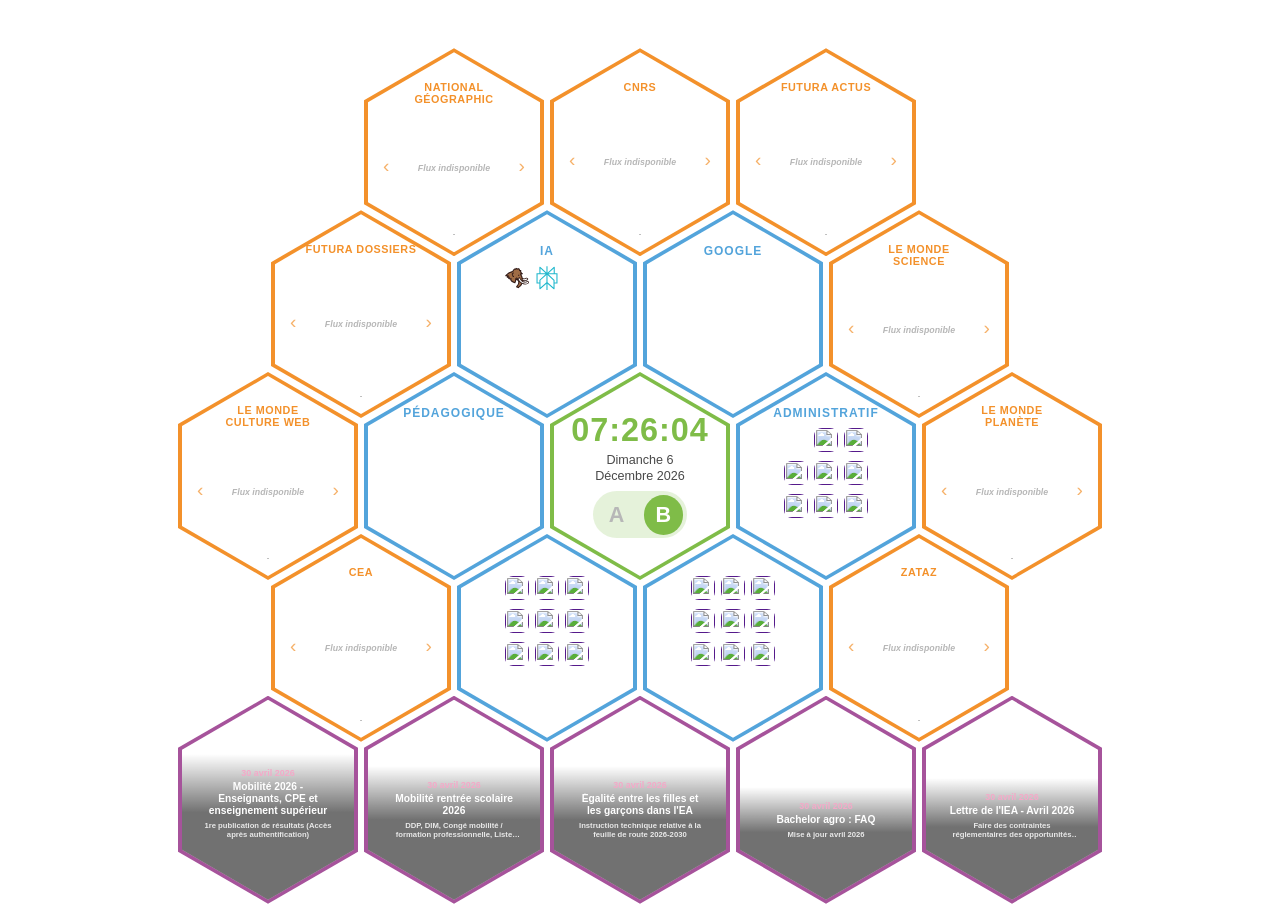
==== commit 86075c5f: "Update index.html" ====
--- a/index.html
+++ b/index.html
@@ -6,7 +6,7 @@
     <title>Dashboard</title>
     <style>
         :root {
-            --s: min(20vw, 340px);
+            --s: min(20vw, 180px);
             --epaisseur-contour: 4px;
             /* Palette */
             --bleu: #53a4db;
@@ -31,7 +31,6 @@
             align-items: center;
             min-height: 100vh;
             font-family: Arial, sans-serif;
-            padding: 20px;
         }
 
         .grille {
@@ -291,13 +290,13 @@
 }
 
 .chlorofil-date {
-    font-size: clamp(0.1rem, 1vw, 2rem);
+    font-size: clamp(0.3rem, 0.7vw, 2rem);
     color: var(--rose);
     margin: 0 0 3px 0;
 }
 
 .chlorofil-titre {
-    font-size: clamp(0.2rem, 1.5vw, 2rem);
+    font-size: clamp(0.4rem, 0.8vw, 2rem);
     font-weight: bold;
     color: white;
     margin: 0 0 4px 0;
@@ -309,7 +308,7 @@
 }
 
 .chlorofil-desc {
-    font-size: clamp(0.1rem, 0.8vw, 1.5rem);
+    font-size: clamp(0.1rem, 0.6vw, 1.5rem);
     color: #ddd;
     margin: 0;
     display: -webkit-box;
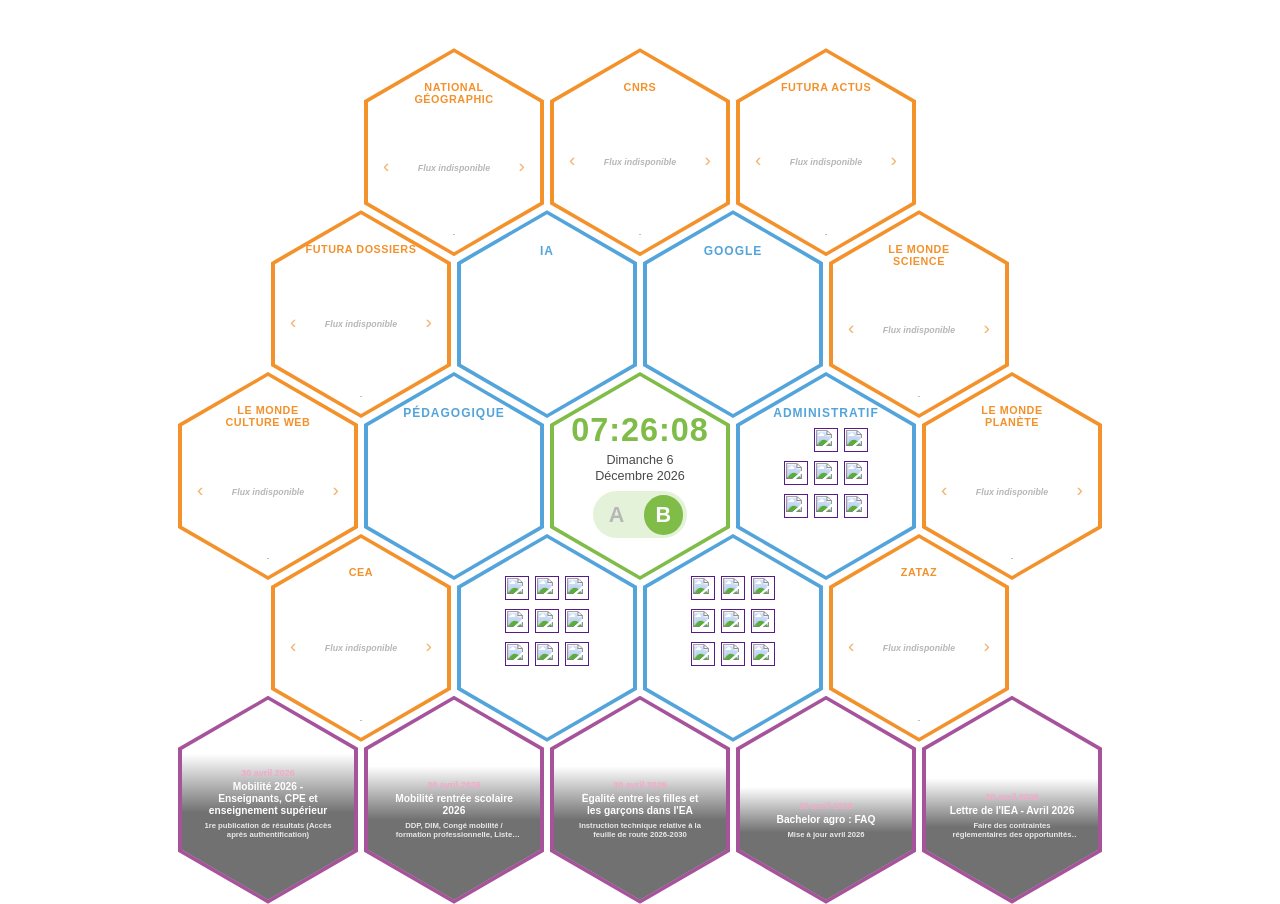
==== commit d4cedf88: "Update index.html" ====
--- a/index.html
+++ b/index.html
@@ -219,7 +219,7 @@
         }
 
         .fav-grille a img {
-            border-radius: 8px;
+            border-radius: 0px;
             transition: transform 0.2s;
             object-fit: contain;
         }
